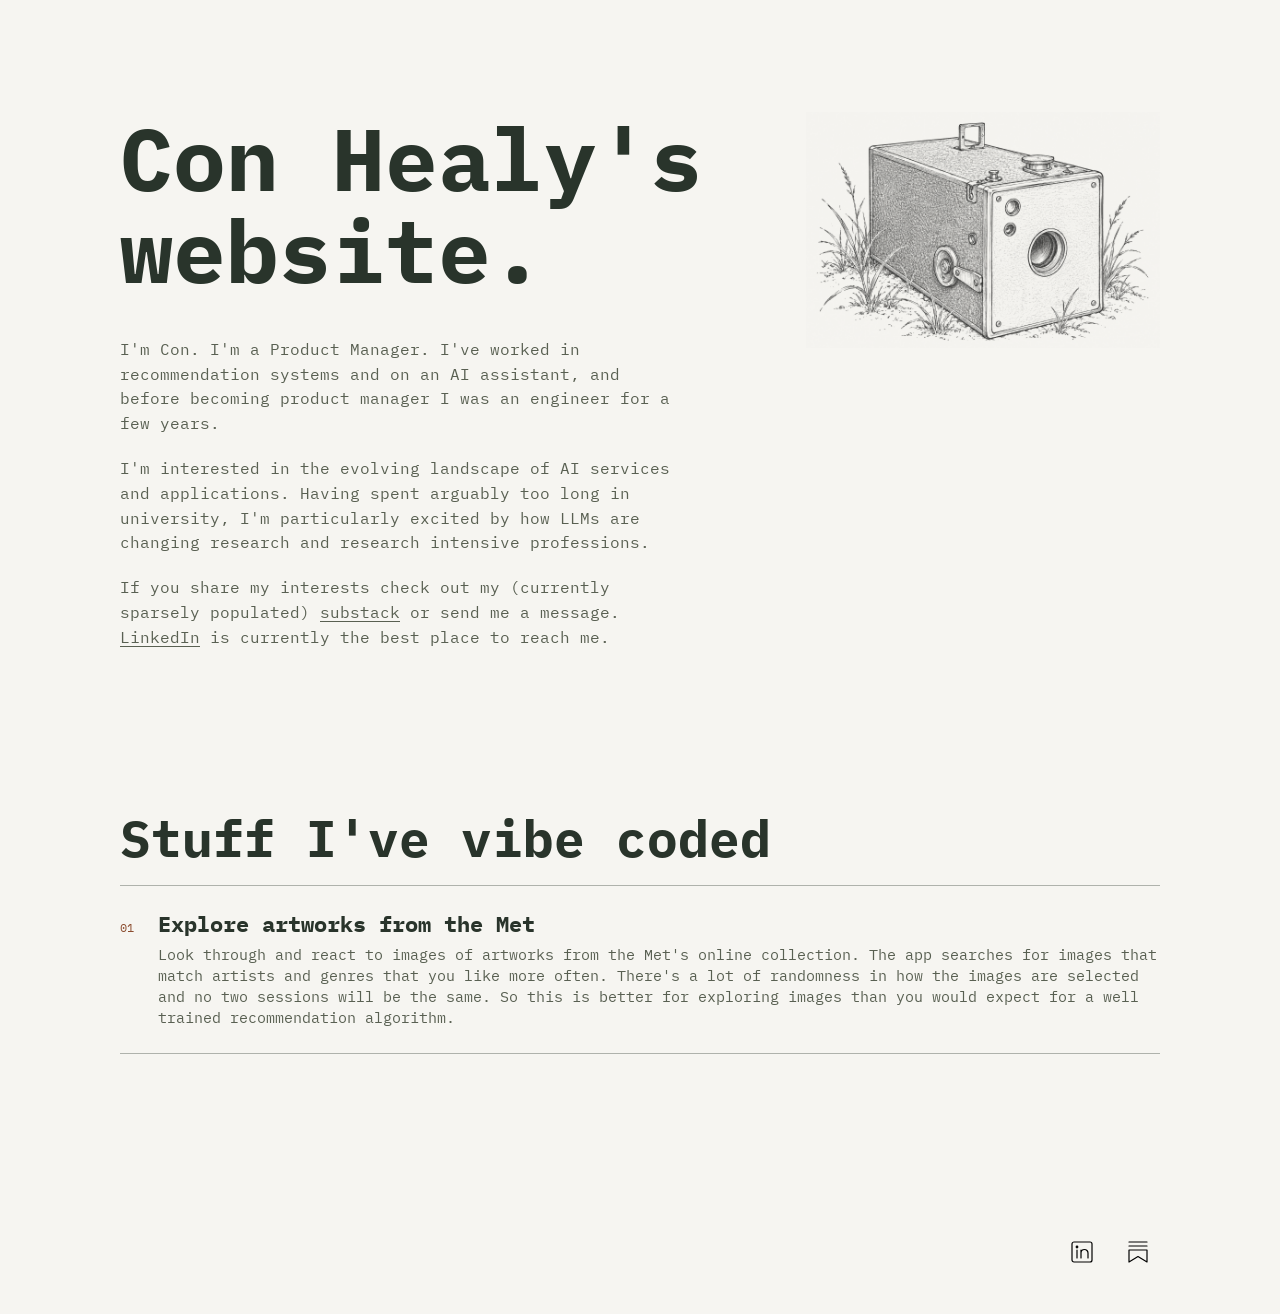
==== index.html @ 60386c4c "Replace personal site and add Met artwork explorer" ====
<!DOCTYPE html>
<html lang="en">
  <head>
    <meta charset="UTF-8" />
    <meta name="viewport" content="width=device-width, initial-scale=1.0" />
    <title>Con Healy's website</title>
    <meta
      name="description"
      content="A personal website for Con Healy: ideas, interests, and vibe coded web apps."
    />
    <link rel="preconnect" href="https://fonts.googleapis.com" />
    <link rel="preconnect" href="https://fonts.gstatic.com" crossorigin />
    <link href="https://fonts.googleapis.com/css2?family=IBM+Plex+Mono:wght@400;700&display=swap" rel="stylesheet" />
    <link rel="stylesheet" href="styles.css" />
  </head>
  <body>
    <main class="site-shell">
      <div class="content-wrap">
        <img class="camera-illustration" src="assets/kodak-camera.png" alt="" width="1536" height="1024" />
        <section class="intro" id="top" aria-labelledby="page-title">
          <h1 id="page-title">Con Healy's<br />website.</h1>

          <div class="intro-copy">
            <p>
              I'm Con. I'm a Product Manager. I've worked in recommendation
              systems and on an AI assistant, and before becoming product
              manager I was an engineer for a few years.
            </p>
            <p>
              I'm interested in the evolving landscape of AI services and
              applications. Having spent arguably too long in university, I'm
              particularly excited by how LLMs are changing research and research
              intensive professions.
            </p>
            <p>
              If you share my interests check out my (currently sparsely populated)
              <a href="https://conhealy.substack.com/" target="_blank" rel="noreferrer">substack</a>
              or send me a message.
              <a href="https://www.linkedin.com/in/conhealy" target="_blank" rel="noreferrer">LinkedIn</a>
              is currently the best place to reach me.
            </p>
          </div>
        </section>

        <section class="projects" id="projects" aria-labelledby="projects-title">
          <div class="section-heading">
            <h2 id="projects-title">Stuff I've vibe coded</h2>
          </div>

          <div class="project-list">
            <div class="project-card">
              <span class="project-number">01</span>
              <span class="project-info">
                <a class="project-title" href="/explore-met-art">Explore artworks from the Met</a>
                <span class="project-description">
                  Look through and react to images of artworks from the Met's
                  online collection. The app searches for images that match
                  artists and genres that you like more often. There's a lot of
                  randomness in how the images are selected and no two sessions
                  will be the same. So this is better for exploring images than
                  you would expect for a well trained recommendation algorithm.
                </span>
              </span>
            </div>
          </div>
        </section>

        <footer class="site-footer">
          <a
            href="https://www.linkedin.com/in/conhealy"
            target="_blank"
            rel="noreferrer"
            aria-label="LinkedIn"
            title="LinkedIn"
          >
            <svg viewBox="0 0 24 24" aria-hidden="true" focusable="false">
              <rect x="2" y="2" width="20" height="20" rx="2" />
              <circle cx="7" cy="7" r="0.8" />
              <path d="M7 10v8M11 10v8M11 13a3.5 3.5 0 0 1 7 0v5" />
            </svg>
          </a>
          <a
            href="https://conhealy.substack.com/"
            target="_blank"
            rel="noreferrer"
            aria-label="Substack"
            title="Substack"
          >
            <svg viewBox="0 0 24 24" aria-hidden="true" focusable="false">
              <path d="M3 2h18M3 6h18M3 10h18v12l-9-5.4L3 22Z" />
            </svg>
          </a>
        </footer>
      </div>
    </main>
  </body>
</html>
---- styles.css ----
:root {
  color-scheme: light;
  --paper: #f6f5f1;
  --ink: #29342b;
  --muted: #596052;
  --accent: #8c4d30;
  --rule: rgba(45, 53, 44, 0.35);
}

* {
  box-sizing: border-box;
}

html {
  scroll-behavior: smooth;
}

body {
  margin: 0;
  color: var(--ink);
  background: var(--paper);
  font-family: "IBM Plex Mono", monospace;
  -webkit-font-smoothing: antialiased;
}

a {
  color: inherit;
}

.site-shell {
  min-height: 100vh;
  position: relative;
  overflow: hidden;
  background: var(--paper);
}

.camera-illustration {
  pointer-events: none;
  display: block;
  width: 34%;
  height: auto;
  position: absolute;
  top: clamp(4rem, 9vw, 7rem);
  right: 0;
  opacity: 0.8;
  mix-blend-mode: multiply;
}

.content-wrap {
  z-index: 1;
  background: var(--paper);
  width: min(100% - 3rem, 1040px);
  margin: 0 auto;
  position: relative;
}

.intro {
  max-width: 62%;
  padding: clamp(4rem, 9vw, 7rem) 0 10rem;
}

h1,
h2 {
  font-family: inherit;
  letter-spacing: 0;
  margin: 0;
  font-weight: 700;
}

h1 {
  color: var(--ink);
  font-size: clamp(2.5rem, 8vw, 5.5rem);
  line-height: 1.05;
}

h2 {
  font-size: clamp(1.8rem, 4vw, 3.2rem);
  line-height: 1.1;
}

.intro-copy {
  color: var(--muted);
  display: grid;
  grid-template-columns: 1fr;
  gap: 1.25rem;
  max-width: 550px;
  margin-top: 2.5rem;
  font-size: 1rem;
  line-height: 1.55;
}

.intro-copy p {
  margin: 0;
}

.intro-copy a {
  color: inherit;
  text-underline-offset: 3px;
}

.projects {
  padding-bottom: 9rem;
}

.section-heading {
  border-bottom: 1px solid var(--rule);
  display: flex;
  align-items: end;
  justify-content: space-between;
  gap: 2rem;
  padding-bottom: 1.2rem;
}

.project-list {
  border-bottom: 1px solid var(--rule);
}

.project-card {
  border-bottom: 1px solid rgba(45, 53, 44, 0.16);
  display: flex;
  align-items: baseline;
  gap: 1.5rem;
  padding: 1.5rem 0;
  text-decoration: none;
  transition: color 0.2s ease, padding 0.2s ease;
}

.project-card:last-child {
  border-bottom: 0;
}

a.project-card:hover,
a.project-card:focus-visible {
  color: var(--accent);
  padding-left: 0.5rem;
}

.project-card:focus-visible {
  outline: 2px solid var(--accent);
  outline-offset: 6px;
}

.project-number {
  color: var(--accent);
  font-size: 0.75rem;
}

.project-info {
  display: grid;
  gap: 0.35rem;
}

.project-title {
  font-family: inherit;
  font-weight: 700;
  font-size: 1.35rem;
  text-decoration: none;
}

a.project-title:hover {
  text-decoration: underline;
  text-underline-offset: 4px;
}

a.project-title:focus-visible {
  outline: 2px solid var(--ink);
  outline-offset: 4px;
}

.project-description {
  color: var(--muted);
  font-size: 0.95rem;
  line-height: 1.4;
}

.arrow {
  margin-left: auto;
  font-size: 1.5rem;
}

.site-footer {
  color: var(--muted);
  display: flex;
  justify-content: flex-end;
  gap: 0.75rem;
  padding: 2rem 0 2.5rem;
  font-size: 0.85rem;
}

.site-footer a {
  color: #000;
  display: inline-flex;
  align-items: center;
  justify-content: center;
  width: 44px;
  height: 44px;
  text-decoration: none;
}

.site-footer svg {
  width: 24px;
  height: 24px;
  fill: none;
  stroke: currentColor;
  stroke-width: 1.2;
  stroke-linecap: round;
  stroke-linejoin: round;
}

.site-footer a:hover {
  opacity: 0.65;
}

.site-footer a:focus-visible {
  outline: 2px solid #000;
  outline-offset: 2px;
}

@media (max-width: 850px) {
  .camera-illustration {
    position: static;
    width: min(55%, 260px);
    margin: 2rem 0 0 auto;
  }

  .intro {
    max-width: 650px;
    padding: 2rem 0 5rem;
  }
}

@media (max-width: 650px) {
  .content-wrap {
    width: min(100% - 2.25rem, 1040px);
  }

  .intro-copy {
    grid-template-columns: 1fr;
    gap: 0.8rem;
    max-width: 360px;
    margin-top: 2rem;
  }

  .section-heading {
    display: block;
  }

  .project-card {
    gap: 0.8rem;
  }

  .project-description {
    font-size: 0.87rem;
  }

}
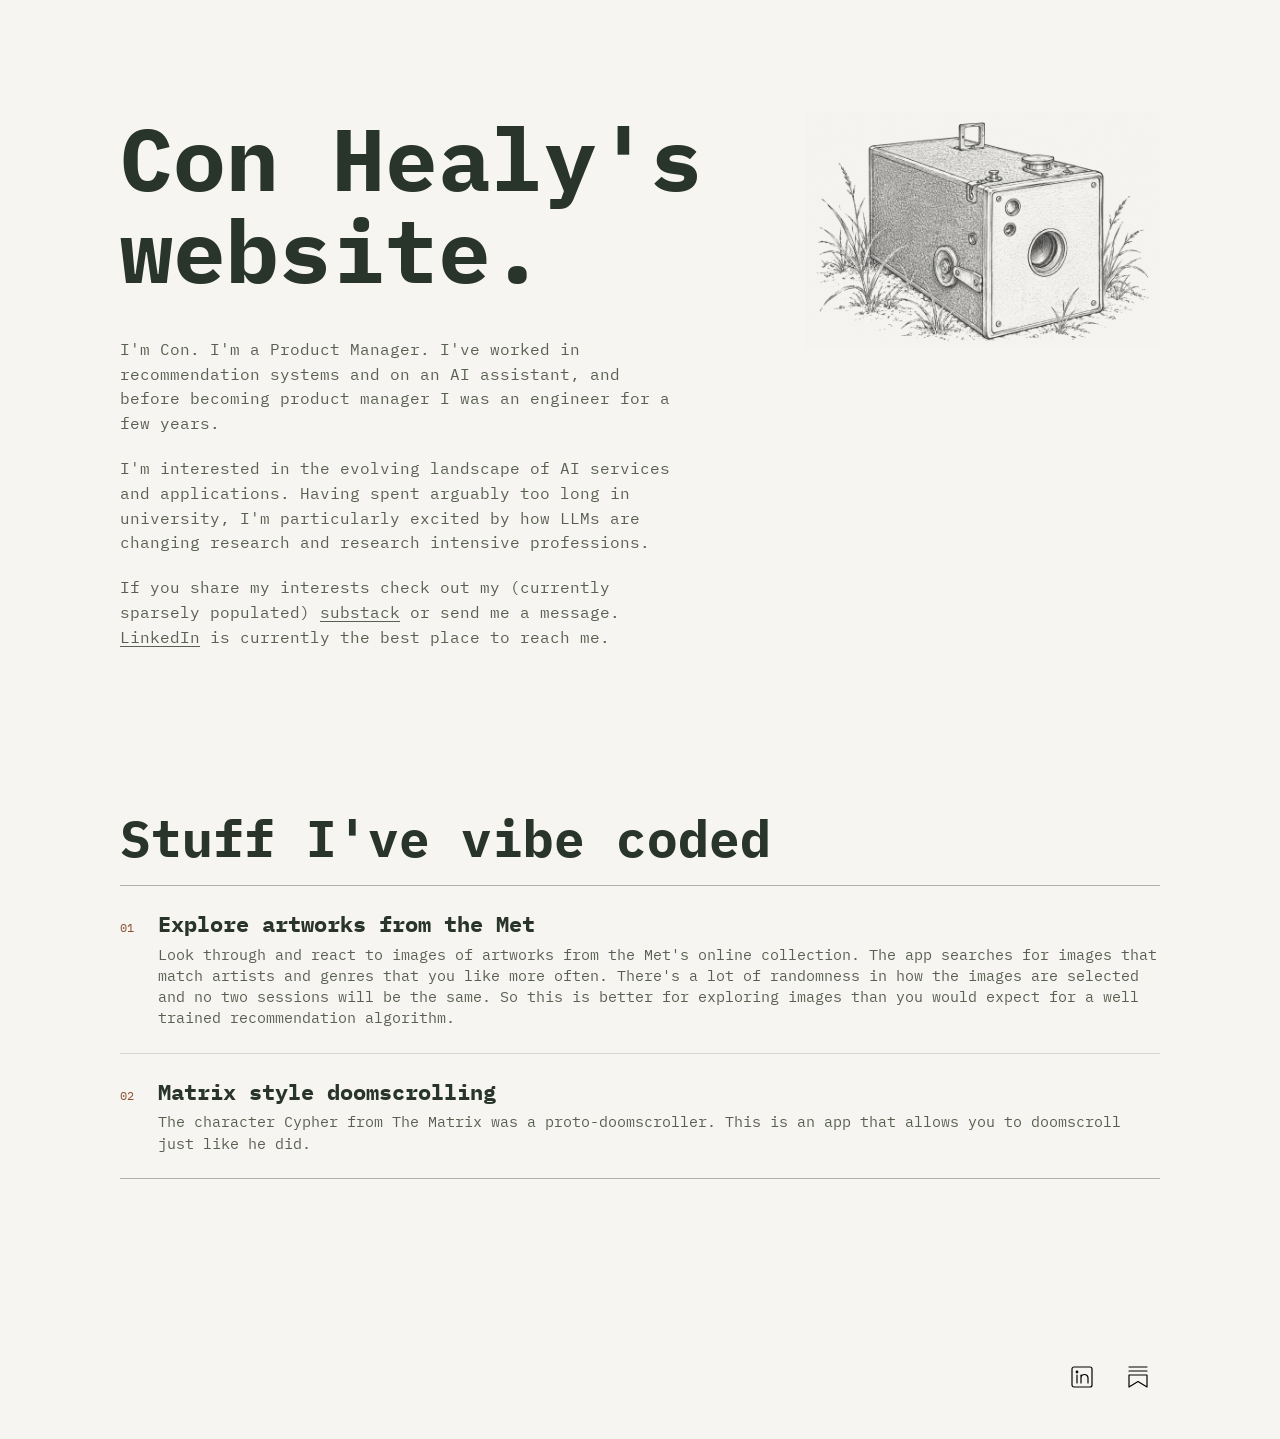
==== commit ae3bae4a: "Add Matrix doomscrolling app and scheduled feed refresh" ====
--- a/index.html
+++ b/index.html
@@ -62,6 +62,16 @@
                 </span>
               </span>
             </div>
+            <div class="project-card">
+              <span class="project-number">02</span>
+              <span class="project-info">
+                <a class="project-title" href="/matrix-retrofuturistic-doomscroll">Matrix style doomscrolling</a>
+                <span class="project-description">
+                  The character Cypher from The Matrix was a proto-doomscroller.
+                  This is an app that allows you to doomscroll just like he did.
+                </span>
+              </span>
+            </div>
           </div>
         </section>
 
